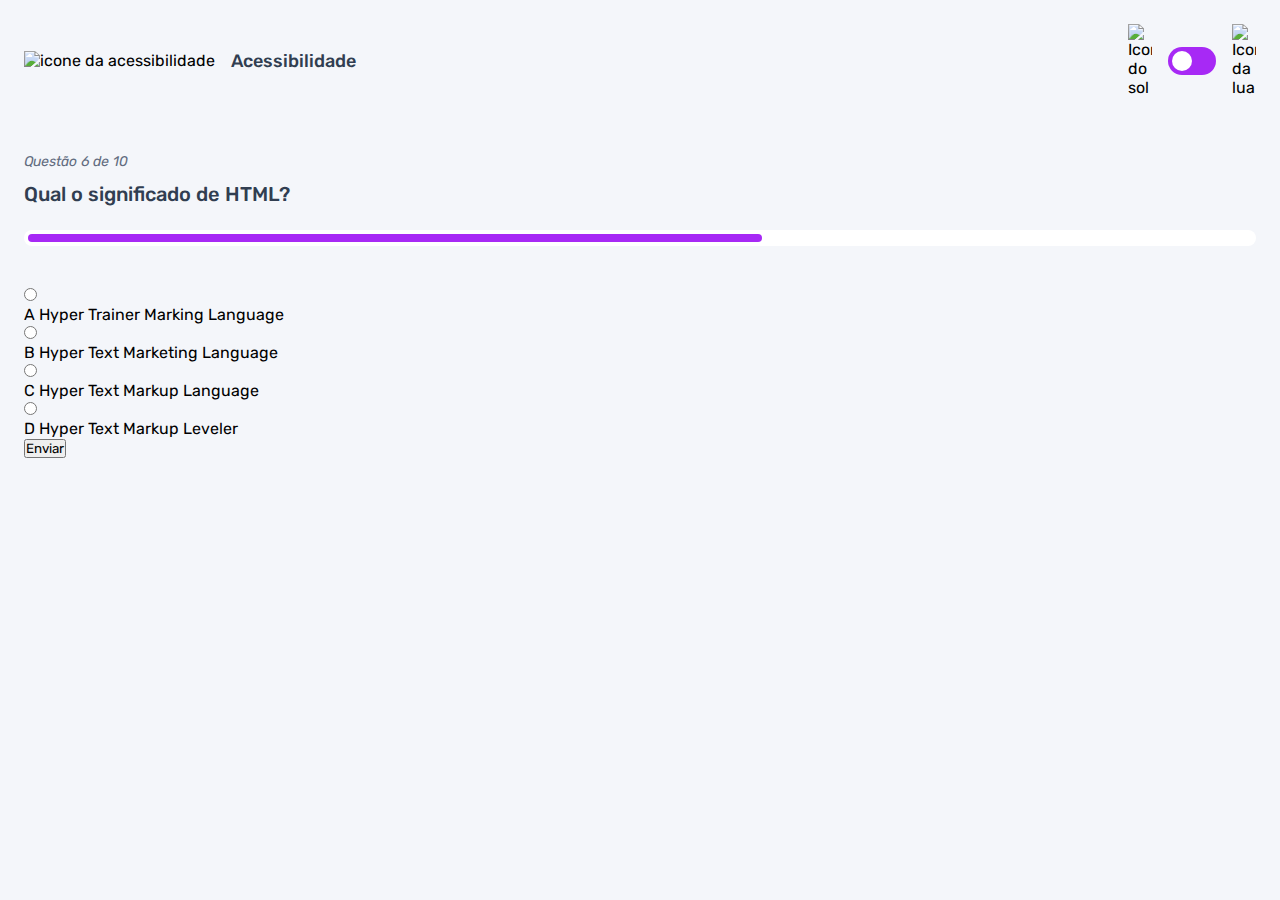
==== pages/quiz/quiz.html @ ccfb7915 "estilizção da pagina do quiz na metade" ====
<!DOCTYPE html>
<html lang="en">
<head>
    <meta charset="UTF-8">
    <meta name="viewport" content="width=device-width, initial-scale=1.0">
    <link rel="preconnect" href="https://fonts.googleapis.com">
    <link rel="preconnect" href="https://fonts.gstatic.com" crossorigin>
    <link href="https://fonts.googleapis.com/css2?family=Rubik:ital,wght@0,300..900;1,300..900&display=swap" rel="stylesheet">
    <link rel="stylesheet" href="quiz.css">
    <title>Document</title>
</head>
<body>
    <header>
        <div class="assunto">
            <div class="assunto_ic">
                <img src="../../assets/images/icon-accessibility.svg" alt="icone da acessibilidade">
            </div>
            <h1>Acessibilidade</h1>
        </div>
        <div class="tema">
            <img src="../../assets/images/icon-sun-dark.svg" alt="Icone do sol">
            <button>
                <div></div>
            </button>
            <img src="../../assets/images/icon-moon-dark.svg" alt="Icone da lua">
        </div>
    </header>

    <main>
        <section class="pergunta">
            <p> Questão 6 de 10</p>

            <h2>Qual o significado de HTML?</h2>

            <div class="barra_progresso">
                <div></div>
            </div>
        </section>


        <section class="alternativas">
            <form action="">
                <label for="alternativa_a">
                    <input type="radio" id="alternativa_a">
                    <div>
                        <span>A</span>
                        Hyper Trainer Marking Language
                    </div>
                </label>


                <label for="alternativa_b">
                        <input type="radio" id="alternativa_b">
                        <div>
                            <span>B</span>
                            Hyper Text Marketing Language
                        </div>
                </label>


                <label for="alternativa_c">
                        <input type="radio" id="alternativa_c">
                        <div>
                        <Span>C</Span>
                        Hyper Text Markup Language
                    </div>
                </label>

                    <label for="alternativa_d">
                        <input type="radio" id="alternativa_d">
                        <div>
                        <span>D</span>
                        Hyper Text Markup Leveler
                    </div>
                    </label>
            </form>

            <button>Enviar</button>
        </section>
    </main>
</body>
</html>
---- pages/quiz/quiz.css ----
*{
    margin: 0;
    padding: 0;
    box-sizing: border-box;
    font-family: "Rubik", sans-serif;
    -webkit-font-smoothing: antialiased;
}

:root{
    --bg-color: #f4f6fa;
    --white:#fff;
    --primary-text-color: #313e51;
    --secondary-text-color: #626c7f;
    --purple : #a729f5;
    --button-bg: #fff;
    --shadow: 0px 16px 40px 0px rgba(143, 160, 193, 0.14);
    --bg-html: #fff1e9;
    --bg-css: #e0fdef;
    --bg-javascript: #ebf0ff;
    --bg-acessibilidade: #f6e7ff;
    --bg-mobile: url(../../assets/images/pattern-background-mobile-light.svg);
    --bg-desktop: url(../../assets/images/pattern-background-desktop-light.svg);
}

body.escuro {
    --bg-color: #313e51;
    --bg-mobile: url(../../assets/images/pattern-background-mobile-dark.svg);
    --bg-desktop: url(../../assets/images/pattern-background-desktop-dark.svg);
    --primary-text-color: #fff;
    -secondary-text-color: #abc1e1;
    --button-bg:#3b4d66;
    --shadow: 0px 16px 40px 0px rgba(49, 62, 81, 0.14);
}

body{
    height: 100svh;
    background: var(--bg-mobile) var(--bg-color);
    background-repeat: no-repeat;
    background-size: cover;
}

header{
    display: flex;
    justify-content: space-between;
    padding: 16px 24px;
}

.assunto {
    display: flex;
    align-items: center;
    gap: 16px;
}

.assunto_icone{
    background: var(--bg-acessibilidade);
    width: 40px;
    height: 40px;
    padding: 5px;
    border-radius: 5px;
}

.assunto h1{
    font-size: 18px;
    font-weight: 500;
    color: var(--primary-text-color);
}


.tema {
    padding: 8px 0;
    display: flex;
    align-items: center;
    gap: 8px;
}

.tema img {
    width:16px;
}

.tema button {
    height: 20px;
    width: 32px;
    background: var(--purple);
    border: 0;
    border-radius: 999px;
    padding: 4px;
}

.tema button div{
    background: var(--white);
    width: 12px;
    height: 12px;
    border-radius: 999px;
}

main{
    padding: 32px 24px;
}

.pergunta{
    margin-bottom: 40px;
}

.pergunta p{
    font-style: italic;
    font-size: 14px;
    color: var(--secondary-text-color);
    margin-bottom: 12px;
}

.pergunta h2{
    font-size: 20px;
    font-weight: 500;
    color: var(--primary-text-color);
    line-height: 24px;
    margin-bottom: 24px;
}

.barra_progresso{
    background: var(--button-bg);
    height: 16px;
    padding: 4px;
    border-radius: 999px;
}

.barra_progresso div{
    height: 100%;
    width: 60%;
    background: var(--purple);
    border-radius: 999px;
}

.alternativa form {
    display: flex;
    flex-direction: column;
    padding: 12px;
    font-size: 18px;
}
.alternativa label {
    display: block;
    background: var(--button-bg);
    padding: 12px;
}

.alternativa input{
    display: none;
}

@media(min-width:1100px) {
    .tema{
        gap: 16px;
    }

    .tema img{
        width: 24px;
    }

    .tema button {
        width: 48px;
        height: 28px;
    }

    .tema button div{
        width: 20px;
        height: 20px;
    }
}
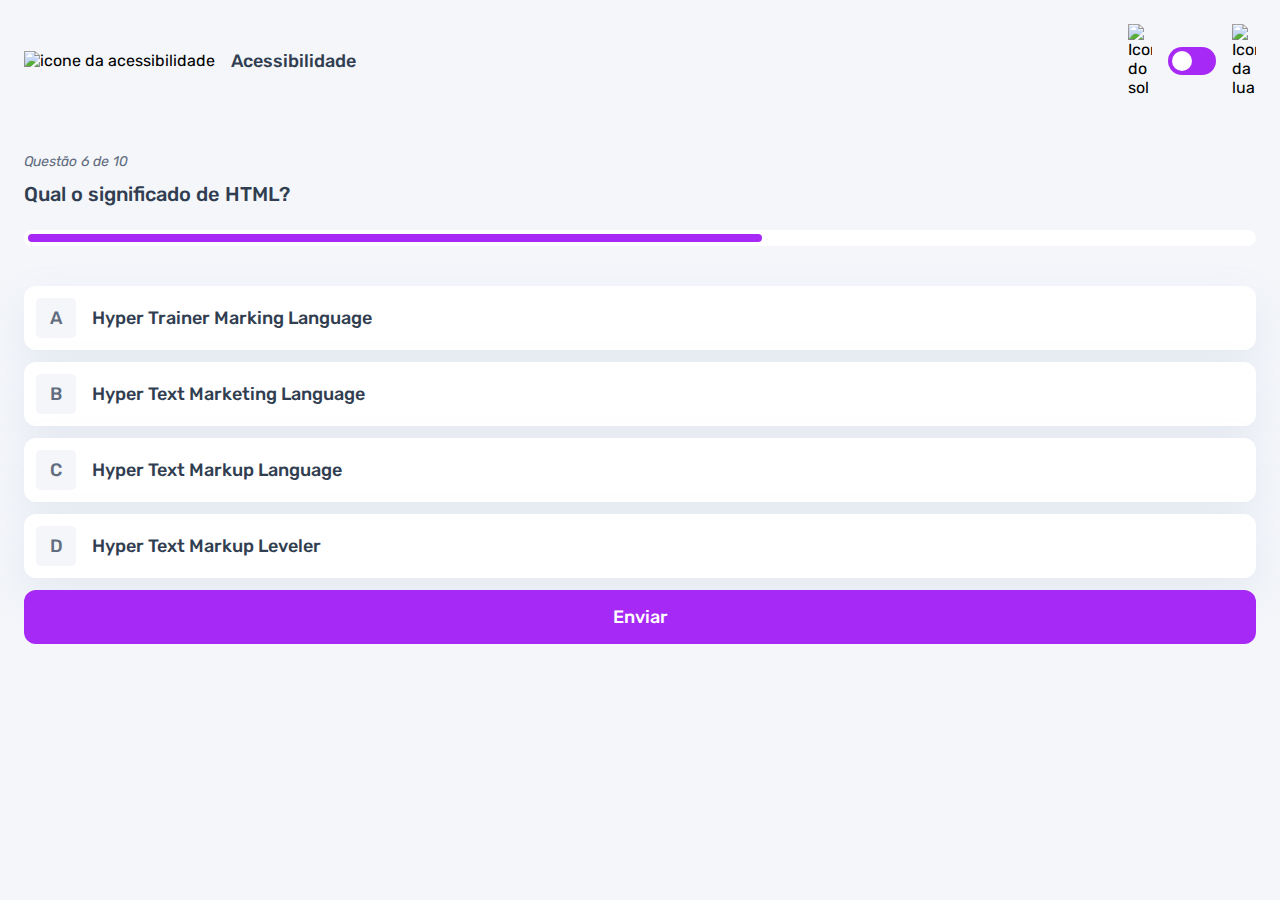
==== commit 4454652d: "adicionado o efeio de seleção das alternativas" ====
--- a/pages/quiz/quiz.html
+++ b/pages/quiz/quiz.html
@@ -41,7 +41,7 @@
         <section class="alternativas">
             <form action="">
                 <label for="alternativa_a">
-                    <input type="radio" id="alternativa_a">
+                    <input type="radio" id="alternativa_a" name="alternativa">
                     <div>
                         <span>A</span>
                         Hyper Trainer Marking Language
@@ -50,7 +50,7 @@
 
 
                 <label for="alternativa_b">
-                        <input type="radio" id="alternativa_b">
+                        <input type="radio" id="alternativa_b" name="alternativa">
                         <div>
                             <span>B</span>
                             Hyper Text Marketing Language
@@ -59,7 +59,7 @@
 
 
                 <label for="alternativa_c">
-                        <input type="radio" id="alternativa_c">
+                        <input type="radio" id="alternativa_c" name="alternativa">
                         <div>
                         <Span>C</Span>
                         Hyper Text Markup Language
@@ -67,7 +67,7 @@
                 </label>
 
                     <label for="alternativa_d">
-                        <input type="radio" id="alternativa_d">
+                        <input type="radio" id="alternativa_d" name="alternativa">
                         <div>
                         <span>D</span>
                         Hyper Text Markup Leveler
--- a/pages/quiz/quiz.css
+++ b/pages/quiz/quiz.css
@@ -18,6 +18,8 @@
     --bg-css: #e0fdef;
     --bg-javascript: #ebf0ff;
     --bg-acessibilidade: #f6e7ff;
+    --green: #26d782;
+    --red: #ee5454;
     --bg-mobile: url(../../assets/images/pattern-background-mobile-light.svg);
     --bg-desktop: url(../../assets/images/pattern-background-desktop-light.svg);
 }
@@ -128,22 +130,67 @@
     width: 60%;
     background: var(--purple);
     border-radius: 999px;
-}
-
-.alternativa form {
+
+}
+
+.alternativas form {
     display: flex;
     flex-direction: column;
-    padding: 12px;
-    font-size: 18px;
-}
-.alternativa label {
+    gap: 12px;
+    margin-bottom: 12px;
+}
+.alternativas label {
     display: block;
     background: var(--button-bg);
     padding: 12px;
-}
-
-.alternativa input{
+    font-size: 18px;
+    font-weight: 500;
+    border-radius: 12px;
+    box-shadow: var(--shadow);
+    color: var(--primary-text-color);
+}
+
+.alternativas label:has(input:checked) {
+    outline: 3px solid var(--purple);
+
+    & span {
+        background: var(--purple);
+        color: var(--white);
+    }
+}
+
+.alternativas input{
     display: none;
+}
+.alternativas div{
+    display: flex;
+    align-items: center;
+    gap: 16px;
+}
+
+
+.alternativas div span {
+    display: block;
+    width: 40px;
+    height: 40px;
+    background: var(--bg-color);
+    color: var(--secondary-text-color);
+
+    display: flex;
+    align-items: center;
+    justify-content: center;
+    border-radius: 5px;
+}
+
+.alternativas button{
+    padding: 16px;
+    border-radius: 12px;
+    border: none;
+    background: var(--purple);
+    color: var(--white);
+    width: 100%;
+    font-size: 18px;
+    font-weight: 500;
 }
 
 @media(min-width:1100px) {
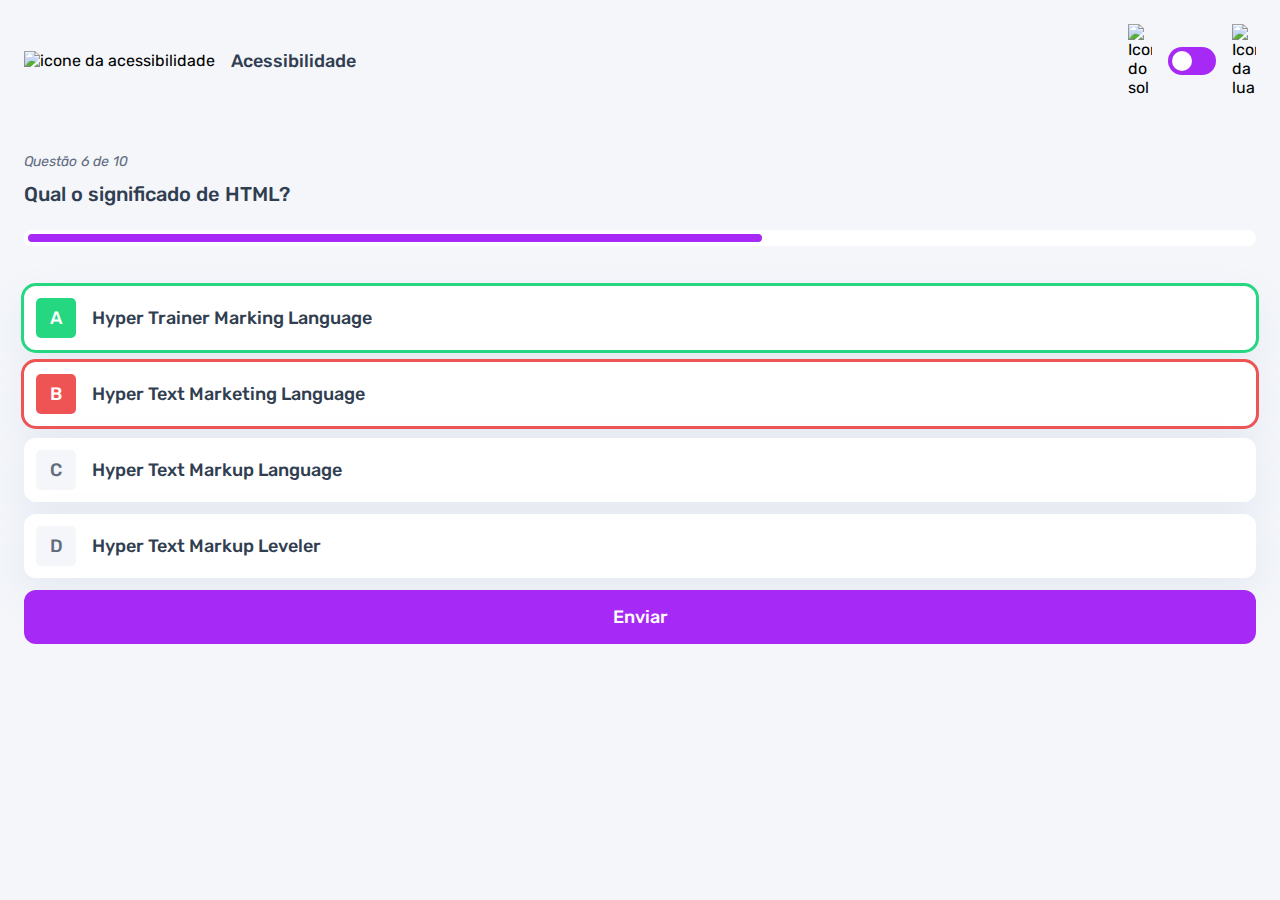
==== commit 3676cf96: "adicionado o efeito para alternativas erradas e corretas'" ====
--- a/pages/quiz/quiz.html
+++ b/pages/quiz/quiz.html
@@ -40,7 +40,7 @@
 
         <section class="alternativas">
             <form action="">
-                <label for="alternativa_a">
+                <label for="alternativa_a" id="correta">
                     <input type="radio" id="alternativa_a" name="alternativa">
                     <div>
                         <span>A</span>
@@ -49,7 +49,7 @@
                 </label>
 
 
-                <label for="alternativa_b">
+                <label for="alternativa_b" id="errada">
                         <input type="radio" id="alternativa_b" name="alternativa">
                         <div>
                             <span>B</span>
--- a/pages/quiz/quiz.css
+++ b/pages/quiz/quiz.css
@@ -159,6 +159,23 @@
     }
 }
 
+.alternativas label#correta{
+    outline: 3px solid var(--green);
+
+    & span {
+        background: var(--green);
+        color: var(--white);
+    }
+}
+
+.alternativas label#errada{
+    outline: 3px solid var(--red);
+    & span {
+        background: var(--red);
+        color: var(--white);
+    }
+}
+
 .alternativas input{
     display: none;
 }
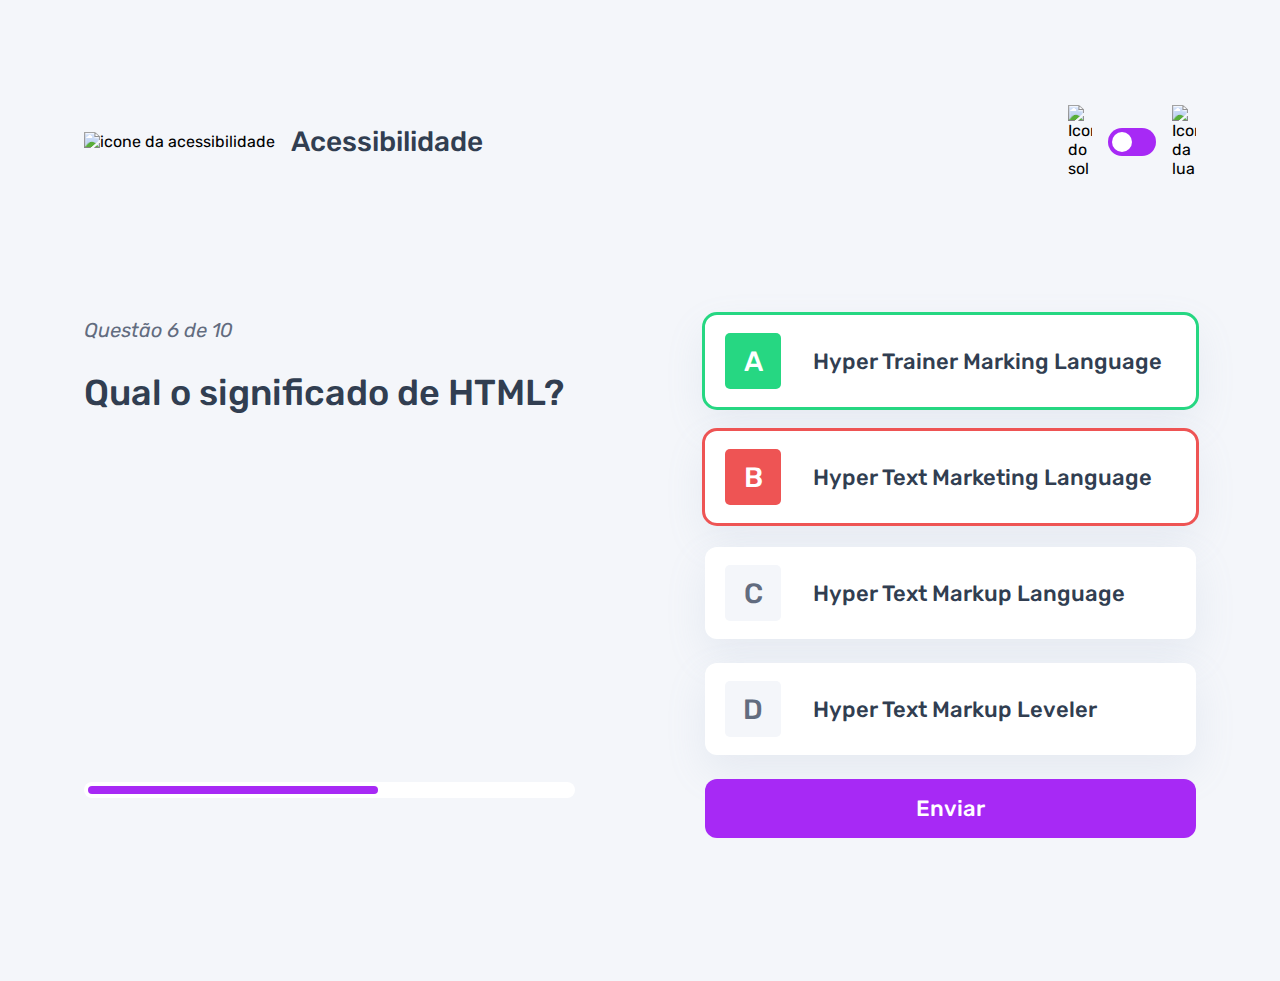
==== commit 7e400efb: "adicionada a responsividade do desotp" ====
--- a/pages/quiz/quiz.html
+++ b/pages/quiz/quiz.html
@@ -28,9 +28,11 @@
 
     <main>
         <section class="pergunta">
+            <div>
             <p> Questão 6 de 10</p>
 
             <h2>Qual o significado de HTML?</h2>
+        </div>
 
             <div class="barra_progresso">
                 <div></div>
--- a/pages/quiz/quiz.css
+++ b/pages/quiz/quiz.css
@@ -211,6 +211,22 @@
 }
 
 @media(min-width:1100px) {
+    header {
+        margin-block: 81px;
+        max-width: 1160px;
+        margin-inline: auto;
+    }
+
+    .assunto_icone {
+        width: 56px;
+        height: 56px;
+        padding: 8px;
+    }
+
+    .assunto h1{
+        font-size: 28px;
+    }
+
     .tema{
         gap: 16px;
     }
@@ -228,4 +244,53 @@
         width: 20px;
         height: 20px;
     }
+
+    main{
+        max-width: 1160px;
+        margin-inline: auto;
+        display: flex;
+        gap: 130px;
+    }
+    section {
+        width: 100%;
+    }
+    .pergunta{
+        display: flex;
+        flex-direction: column;
+        justify-content: space-between;
+    }
+    .pergunta p {
+        font-size: 20px;
+        line-height: 30px;
+        margin-bottom: 27px;
+    }
+
+    .pergunta h2{
+        font-size: 36px;
+        line-height: 42px;
+    }
+
+
+    .alternativas form{
+        gap: 24px;
+        margin-bottom: 24px;
+    }
+    .alternativas label{
+        font-size: 22px;
+        padding: 18px 20px;
+    }
+    .alternativas div{
+        gap: 32px;
+
+    }
+    .alternativas div span{
+        width: 56px;
+        height: 56px;
+        font-size: 28px;
+    }
+
+    .alternativas button{
+        font-size: 22px;
+    }
+
 }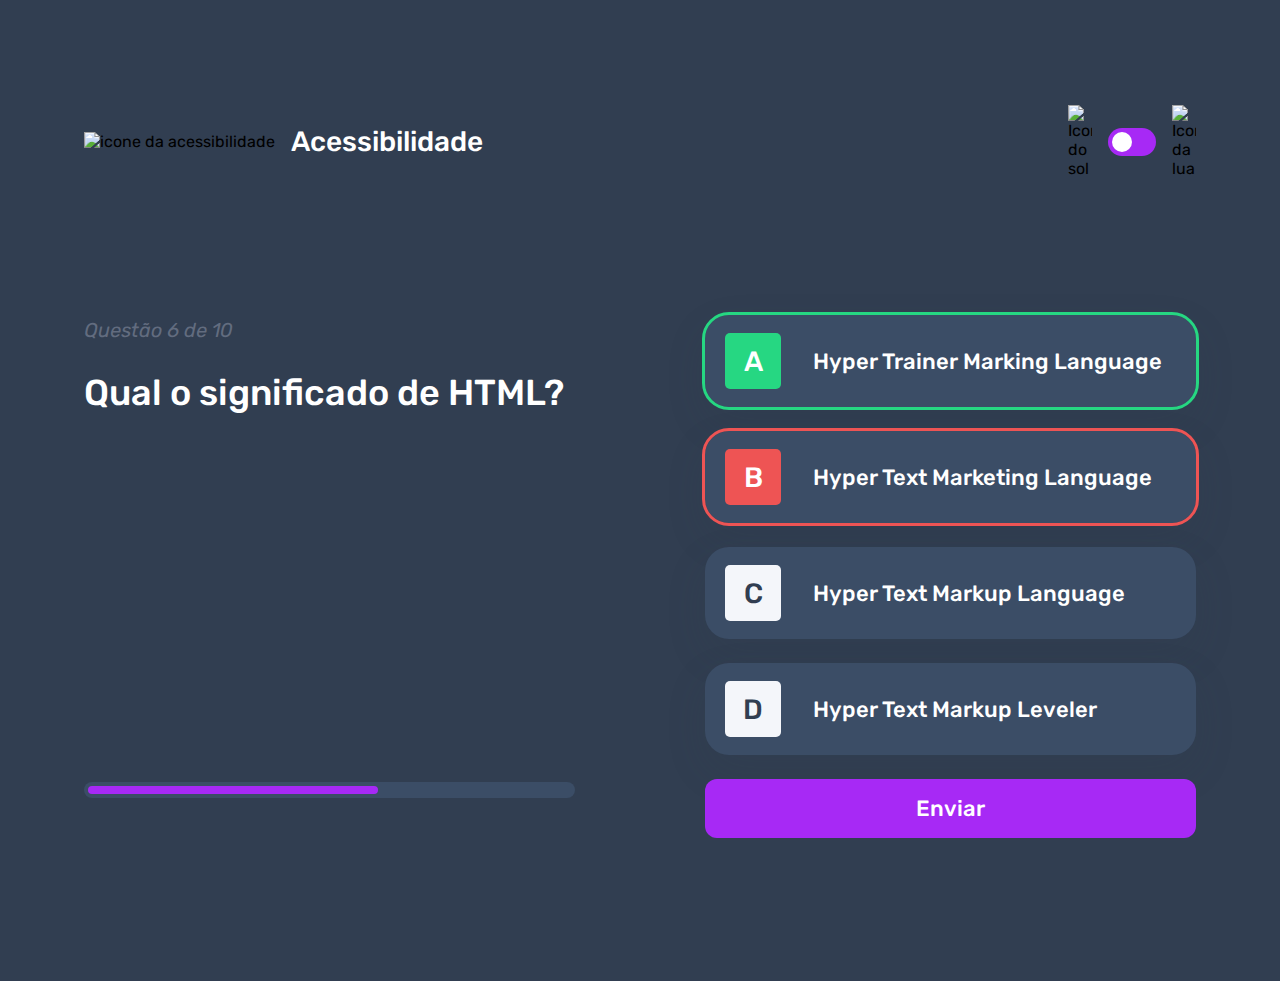
==== commit 0cf34876: "ajuste das cores do tema dark" ====
--- a/pages/quiz/quiz.html
+++ b/pages/quiz/quiz.html
@@ -9,7 +9,7 @@
     <link rel="stylesheet" href="quiz.css">
     <title>Document</title>
 </head>
-<body>
+<body  class="escuro">
     <header>
         <div class="assunto">
             <div class="assunto_ic">
--- a/pages/quiz/quiz.css
+++ b/pages/quiz/quiz.css
@@ -8,9 +8,12 @@
 
 :root{
     --bg-color: #f4f6fa;
+    --bg-span:#f4f6fa;
+    --color-span:#626c7f;
     --white:#fff;
     --primary-text-color: #313e51;
     --secondary-text-color: #626c7f;
+    --purple-hover:rgba(167, 41, 245, 0.7);
     --purple : #a729f5;
     --button-bg: #fff;
     --shadow: 0px 16px 40px 0px rgba(143, 160, 193, 0.14);
@@ -26,6 +29,7 @@
 
 body.escuro {
     --bg-color: #313e51;
+    --color-span:#313e51;
     --bg-mobile: url(../../assets/images/pattern-background-mobile-dark.svg);
     --bg-desktop: url(../../assets/images/pattern-background-desktop-dark.svg);
     --primary-text-color: #fff;
@@ -148,6 +152,14 @@
     border-radius: 12px;
     box-shadow: var(--shadow);
     color: var(--primary-text-color);
+    cursor: pointer;
+}
+
+.alternativas label:hover{
+    & span {
+        background: var(--bg-acessibilidade);
+        color: var(--purple);
+    }
 }
 
 .alternativas label:has(input:checked) {
@@ -190,8 +202,8 @@
     display: block;
     width: 40px;
     height: 40px;
-    background: var(--bg-color);
-    color: var(--secondary-text-color);
+    background: var(--bg-span);
+    color: var(--color-span);
 
     display: flex;
     align-items: center;
@@ -208,6 +220,13 @@
     width: 100%;
     font-size: 18px;
     font-weight: 500;
+    transition: background 0.3s;
+}
+
+.alternativas button:hover{
+    background: var(--purple-hover);
+    cursor: pointer;
+    
 }
 
 @media(min-width:1100px) {
@@ -278,6 +297,7 @@
     .alternativas label{
         font-size: 22px;
         padding: 18px 20px;
+        border-radius: 24px;
     }
     .alternativas div{
         gap: 32px;
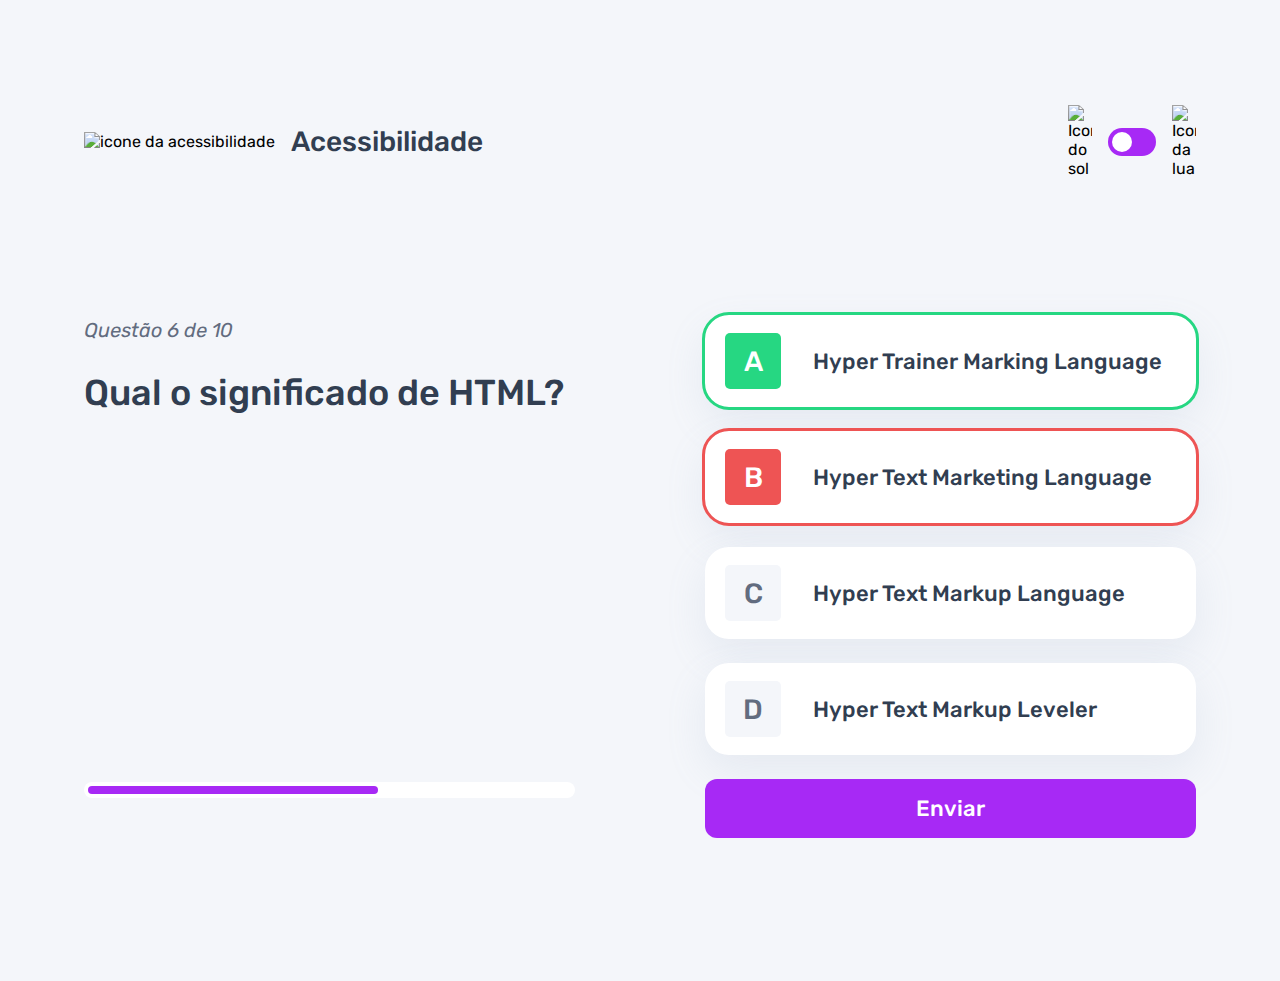
==== commit ae4de03f: "ajuste do fundo para o desktop do html" ====
--- a/pages/quiz/quiz.html
+++ b/pages/quiz/quiz.html
@@ -9,7 +9,7 @@
     <link rel="stylesheet" href="quiz.css">
     <title>Document</title>
 </head>
-<body  class="escuro">
+<body>
     <header>
         <div class="assunto">
             <div class="assunto_ic">
--- a/pages/quiz/quiz.css
+++ b/pages/quiz/quiz.css
@@ -230,6 +230,12 @@
 }
 
 @media(min-width:1100px) {
+
+    body{
+        background: var(--bg-desktop) var(--bg-color);
+        background-size: cover;
+        background-repeat: no-repeat;
+    }
     header {
         margin-block: 81px;
         max-width: 1160px;
